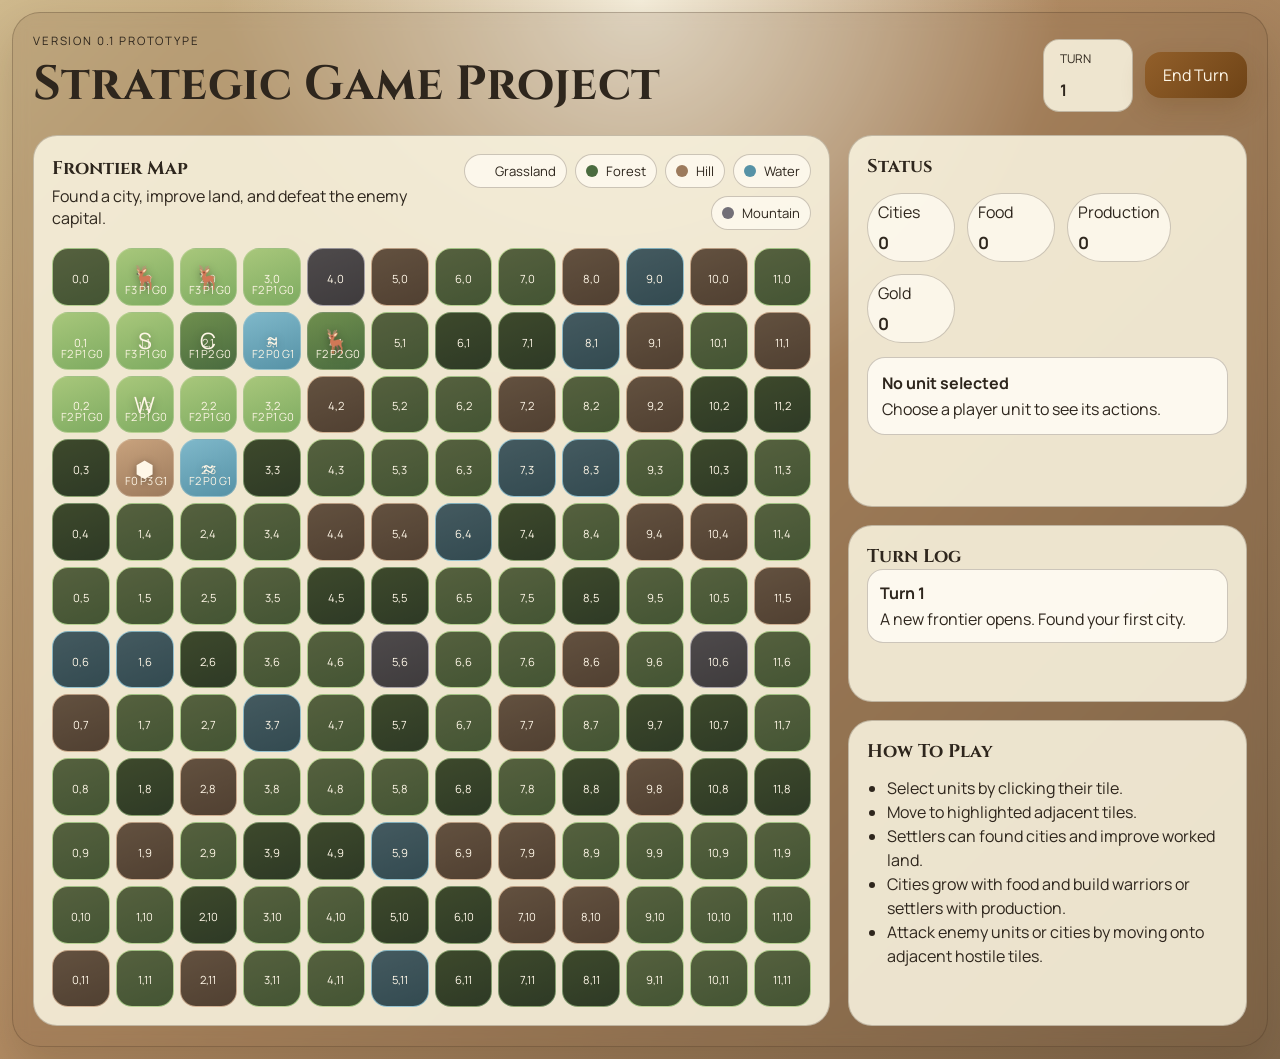
==== index.html @ 8513750c "feat: bootstrap strategic game prototype" ====
<!DOCTYPE html>
<html lang="en">
<head>
  <meta charset="UTF-8">
  <meta name="viewport" content="width=device-width, initial-scale=1.0">
  <title>Strategic Game Project</title>
  <link rel="preconnect" href="https://fonts.googleapis.com">
  <link rel="preconnect" href="https://fonts.gstatic.com" crossorigin>
  <link href="https://fonts.googleapis.com/css2?family=Cinzel:wght@500;700&family=Manrope:wght@400;500;700&display=swap" rel="stylesheet">
  <link rel="stylesheet" href="style.css">
</head>
<body>
  <div class="app-shell">
    <header class="topbar">
      <div>
        <p class="eyebrow">Version 0.1 prototype</p>
        <h1>Strategic Game Project</h1>
      </div>
      <div class="turn-panel">
        <div class="metric">
          <span>Turn</span>
          <strong id="turn-counter">1</strong>
        </div>
        <button id="end-turn-btn" type="button">End Turn</button>
      </div>
    </header>

    <main class="layout">
      <section class="panel map-panel">
        <div class="panel-header">
          <div>
            <h2>Frontier Map</h2>
            <p>Found a city, improve land, and defeat the enemy capital.</p>
          </div>
          <div class="legend" id="legend"></div>
        </div>
        <div id="map" class="map" aria-label="Game map"></div>
      </section>

      <aside class="sidebar">
        <section class="panel info-panel">
          <h2>Status</h2>
          <div id="resource-summary" class="resource-summary"></div>
          <div id="selection-panel" class="selection-panel"></div>
          <div id="action-panel" class="action-panel"></div>
        </section>

        <section class="panel log-panel">
          <h2>Turn Log</h2>
          <div id="log" class="log"></div>
        </section>

        <section class="panel help-panel">
          <h2>How To Play</h2>
          <ul>
            <li>Select units by clicking their tile.</li>
            <li>Move to highlighted adjacent tiles.</li>
            <li>Settlers can found cities and improve worked land.</li>
            <li>Cities grow with food and build warriors or settlers with production.</li>
            <li>Attack enemy units or cities by moving onto adjacent hostile tiles.</li>
          </ul>
        </section>
      </aside>
    </main>
  </div>

  <script src="game.js"></script>
</body>
</html>
---- style.css ----
:root {
  --bg: #efe5c8;
  --paper: rgba(248, 241, 221, 0.9);
  --ink: #2e261d;
  --accent: #925f2a;
  --accent-2: #506c3f;
  --border: rgba(59, 43, 27, 0.25);
  --shadow: 0 20px 45px rgba(62, 41, 15, 0.18);
  --grass: #7eab61;
  --forest: #4a6b3f;
  --hill: #9c7a5c;
  --mountain: #726f77;
  --water: #5692a6;
  --city: #d5b16d;
  --fog: rgba(26, 24, 20, 0.58);
  --enemy: #8a2f2f;
  --player: #1f4c7a;
}

* {
  box-sizing: border-box;
}

body {
  margin: 0;
  min-height: 100vh;
  font-family: "Manrope", sans-serif;
  color: var(--ink);
  background:
    radial-gradient(circle at top, rgba(255, 252, 237, 0.85), transparent 34%),
    linear-gradient(135deg, #cfb98d 0%, #b18b63 45%, #7f664a 100%);
}

button {
  font: inherit;
  cursor: pointer;
}

.app-shell {
  width: min(1400px, calc(100vw - 24px));
  margin: 12px auto;
  padding: 20px;
  border: 1px solid var(--border);
  border-radius: 28px;
  background: rgba(99, 73, 43, 0.16);
  backdrop-filter: blur(8px);
  box-shadow: var(--shadow);
}

.topbar,
.panel-header,
.turn-panel,
.metric,
.resource-summary,
.selection-panel,
.action-panel {
  display: flex;
  gap: 12px;
}

.topbar,
.panel-header {
  justify-content: space-between;
  align-items: center;
}

.eyebrow {
  margin: 0 0 4px;
  letter-spacing: 0.16em;
  text-transform: uppercase;
  font-size: 0.72rem;
}

h1,
h2 {
  margin: 0;
  font-family: "Cinzel", serif;
}

h1 {
  font-size: clamp(1.9rem, 4vw, 3rem);
}

h2 {
  font-size: 1.15rem;
}

.turn-panel {
  align-items: center;
}

.metric {
  flex-direction: column;
  padding: 10px 16px;
  border-radius: 16px;
  background: var(--paper);
  border: 1px solid var(--border);
  min-width: 90px;
}

.metric span {
  font-size: 0.75rem;
  text-transform: uppercase;
}

#end-turn-btn,
.action-btn {
  border: 0;
  border-radius: 16px;
  padding: 12px 18px;
  color: #fff7e7;
  background: linear-gradient(135deg, var(--accent), #6e4316);
  box-shadow: 0 10px 24px rgba(110, 67, 22, 0.24);
}

#end-turn-btn:hover,
.action-btn:hover {
  filter: brightness(1.06);
}

.layout {
  display: grid;
  grid-template-columns: minmax(0, 1.8fr) minmax(320px, 0.9fr);
  gap: 18px;
  margin-top: 18px;
}

.panel {
  padding: 18px;
  border-radius: 24px;
  background: var(--paper);
  border: 1px solid var(--border);
}

.map-panel {
  overflow: hidden;
}

.legend {
  display: flex;
  flex-wrap: wrap;
  justify-content: flex-end;
  gap: 8px;
  font-size: 0.82rem;
}

.legend-item,
.resource-card,
.chip {
  display: inline-flex;
  align-items: center;
  gap: 8px;
  padding: 7px 10px;
  border-radius: 999px;
  background: rgba(255, 251, 241, 0.78);
  border: 1px solid var(--border);
}

.swatch {
  width: 12px;
  height: 12px;
  border-radius: 50%;
}

.map {
  display: grid;
  grid-template-columns: repeat(12, minmax(0, 1fr));
  gap: 6px;
  margin-top: 18px;
}

.tile {
  position: relative;
  aspect-ratio: 1 / 1;
  border: 1px solid rgba(255, 250, 236, 0.22);
  border-radius: 16px;
  padding: 8px;
  overflow: hidden;
  color: #fff7e7;
  transition: transform 140ms ease, box-shadow 140ms ease, filter 140ms ease;
}

.tile:hover {
  transform: translateY(-1px);
}

.tile.grassland { background: linear-gradient(160deg, #a8c77b, var(--grass)); }
.tile.forest { background: linear-gradient(160deg, #6f8f4e, var(--forest)); }
.tile.hill { background: linear-gradient(160deg, #c8a27d, var(--hill)); }
.tile.mountain { background: linear-gradient(160deg, #97929a, var(--mountain)); }
.tile.water { background: linear-gradient(160deg, #7fb8ca, var(--water)); }

.tile.hidden::after {
  content: "";
  position: absolute;
  inset: 0;
  background: var(--fog);
}

.tile.revealed {
  filter: saturate(0.58) brightness(0.95);
}

.tile.valid-move {
  outline: 3px solid rgba(255, 248, 200, 0.72);
  box-shadow: inset 0 0 0 2px rgba(83, 61, 18, 0.25);
}

.tile.selected {
  outline: 3px solid #fff3be;
  box-shadow: 0 10px 24px rgba(53, 35, 12, 0.2);
}

.tile .coords,
.tile .yield {
  position: relative;
  z-index: 1;
  font-size: 0.7rem;
}

.tile .yield {
  position: absolute;
  left: 8px;
  bottom: 8px;
  opacity: 0.95;
}

.tile .content {
  position: absolute;
  inset: 0;
  display: grid;
  place-items: center;
  z-index: 1;
  font-size: 1.4rem;
  text-shadow: 0 2px 8px rgba(0, 0, 0, 0.35);
}

.sidebar {
  display: grid;
  gap: 18px;
}

.resource-summary,
.selection-panel,
.action-panel {
  flex-wrap: wrap;
}

.resource-summary,
.selection-panel {
  margin-top: 14px;
}

.action-panel {
  margin-top: 14px;
}

.resource-card {
  flex-direction: column;
  align-items: flex-start;
  min-width: 88px;
}

.resource-card strong {
  font-size: 1.05rem;
}

.selection-card {
  width: 100%;
  padding: 14px;
  border-radius: 18px;
  background: rgba(255, 252, 244, 0.88);
  border: 1px solid var(--border);
}

.selection-card p,
.log-entry p,
.panel-header p {
  margin: 4px 0 0;
}

.log {
  max-height: 260px;
  overflow: auto;
  display: grid;
  gap: 10px;
}

.log-entry {
  padding: 12px;
  border-radius: 16px;
  background: rgba(255, 252, 244, 0.88);
  border: 1px solid var(--border);
}

.help-panel ul {
  margin: 12px 0 0;
  padding-left: 20px;
  line-height: 1.5;
}

@media (max-width: 980px) {
  .layout {
    grid-template-columns: 1fr;
  }

  .panel-header,
  .topbar {
    align-items: flex-start;
    flex-direction: column;
  }

  .legend {
    justify-content: flex-start;
  }
}
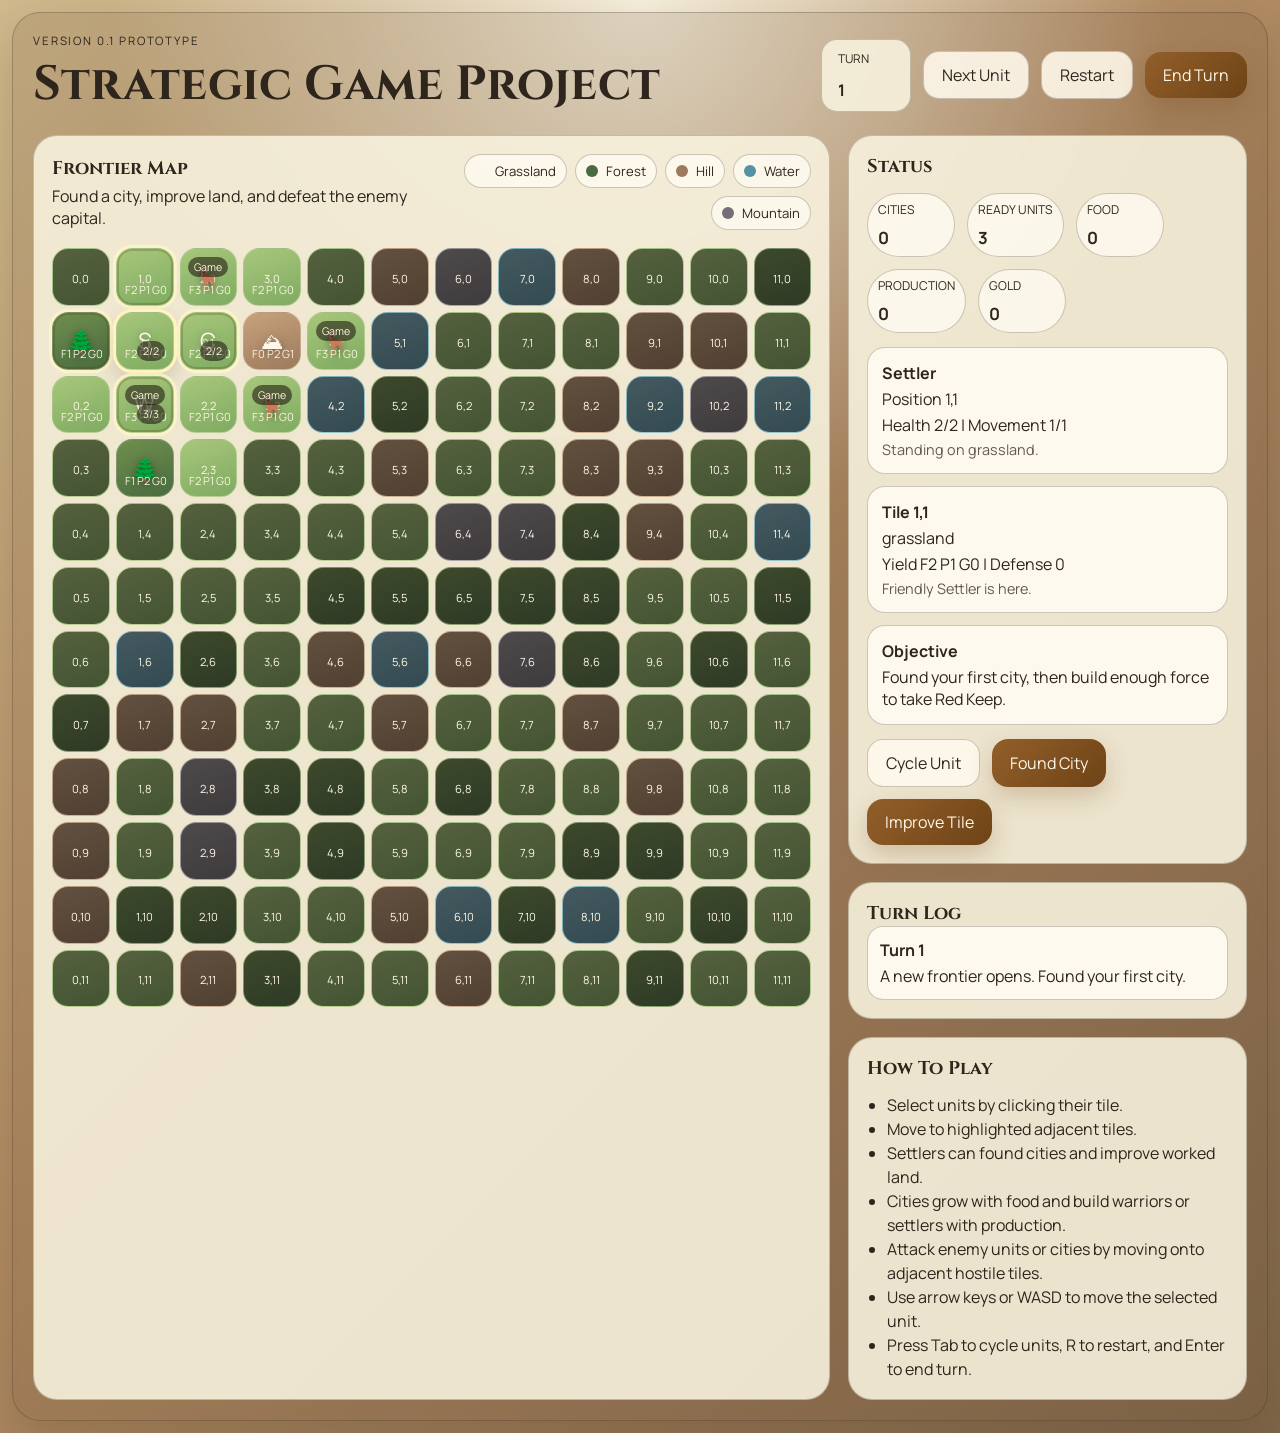
==== commit 9df26daa: "feat: improve prototype controls and combat readability" ====
--- a/index.html
+++ b/index.html
@@ -21,6 +21,8 @@
           <span>Turn</span>
           <strong id="turn-counter">1</strong>
         </div>
+        <button id="next-unit-btn" class="secondary-btn" type="button">Next Unit</button>
+        <button id="restart-btn" class="secondary-btn" type="button">Restart</button>
         <button id="end-turn-btn" type="button">End Turn</button>
       </div>
     </header>
@@ -58,6 +60,8 @@
             <li>Settlers can found cities and improve worked land.</li>
             <li>Cities grow with food and build warriors or settlers with production.</li>
             <li>Attack enemy units or cities by moving onto adjacent hostile tiles.</li>
+            <li>Use arrow keys or WASD to move the selected unit.</li>
+            <li>Press Tab to cycle units, R to restart, and Enter to end turn.</li>
           </ul>
         </section>
       </aside>
--- a/style.css
+++ b/style.css
@@ -103,19 +103,31 @@
   text-transform: uppercase;
 }
 
+.secondary-btn,
 #end-turn-btn,
 .action-btn {
   border: 0;
   border-radius: 16px;
   padding: 12px 18px;
+}
+
+#end-turn-btn,
+.action-btn {
   color: #fff7e7;
   background: linear-gradient(135deg, var(--accent), #6e4316);
   box-shadow: 0 10px 24px rgba(110, 67, 22, 0.24);
 }
 
 #end-turn-btn:hover,
-.action-btn:hover {
+.action-btn:hover,
+.secondary-btn:hover {
   filter: brightness(1.06);
+}
+
+.secondary-btn {
+  color: var(--ink);
+  background: rgba(255, 250, 237, 0.88);
+  border: 1px solid var(--border);
 }
 
 .layout {
@@ -206,6 +218,11 @@
   box-shadow: inset 0 0 0 2px rgba(83, 61, 18, 0.25);
 }
 
+.tile.attackable {
+  outline: 3px solid rgba(255, 201, 201, 0.92);
+  box-shadow: inset 0 0 0 2px rgba(115, 31, 31, 0.22);
+}
+
 .tile.selected {
   outline: 3px solid #fff3be;
   box-shadow: 0 10px 24px rgba(53, 35, 12, 0.2);
@@ -225,6 +242,26 @@
   opacity: 0.95;
 }
 
+.tile .badge,
+.tile .health {
+  position: absolute;
+  z-index: 1;
+  padding: 3px 6px;
+  border-radius: 999px;
+  font-size: 0.66rem;
+  background: rgba(32, 24, 14, 0.58);
+}
+
+.tile .badge {
+  right: 8px;
+  top: 8px;
+}
+
+.tile .health {
+  right: 8px;
+  bottom: 8px;
+}
+
 .tile .content {
   position: absolute;
   inset: 0;
@@ -263,6 +300,11 @@
 
 .resource-card strong {
   font-size: 1.05rem;
+}
+
+.resource-card span {
+  font-size: 0.76rem;
+  text-transform: uppercase;
 }
 
 .selection-card {
@@ -293,6 +335,11 @@
   border: 1px solid var(--border);
 }
 
+.selection-card .subtle {
+  color: rgba(46, 38, 29, 0.75);
+  font-size: 0.9rem;
+}
+
 .help-panel ul {
   margin: 12px 0 0;
   padding-left: 20px;
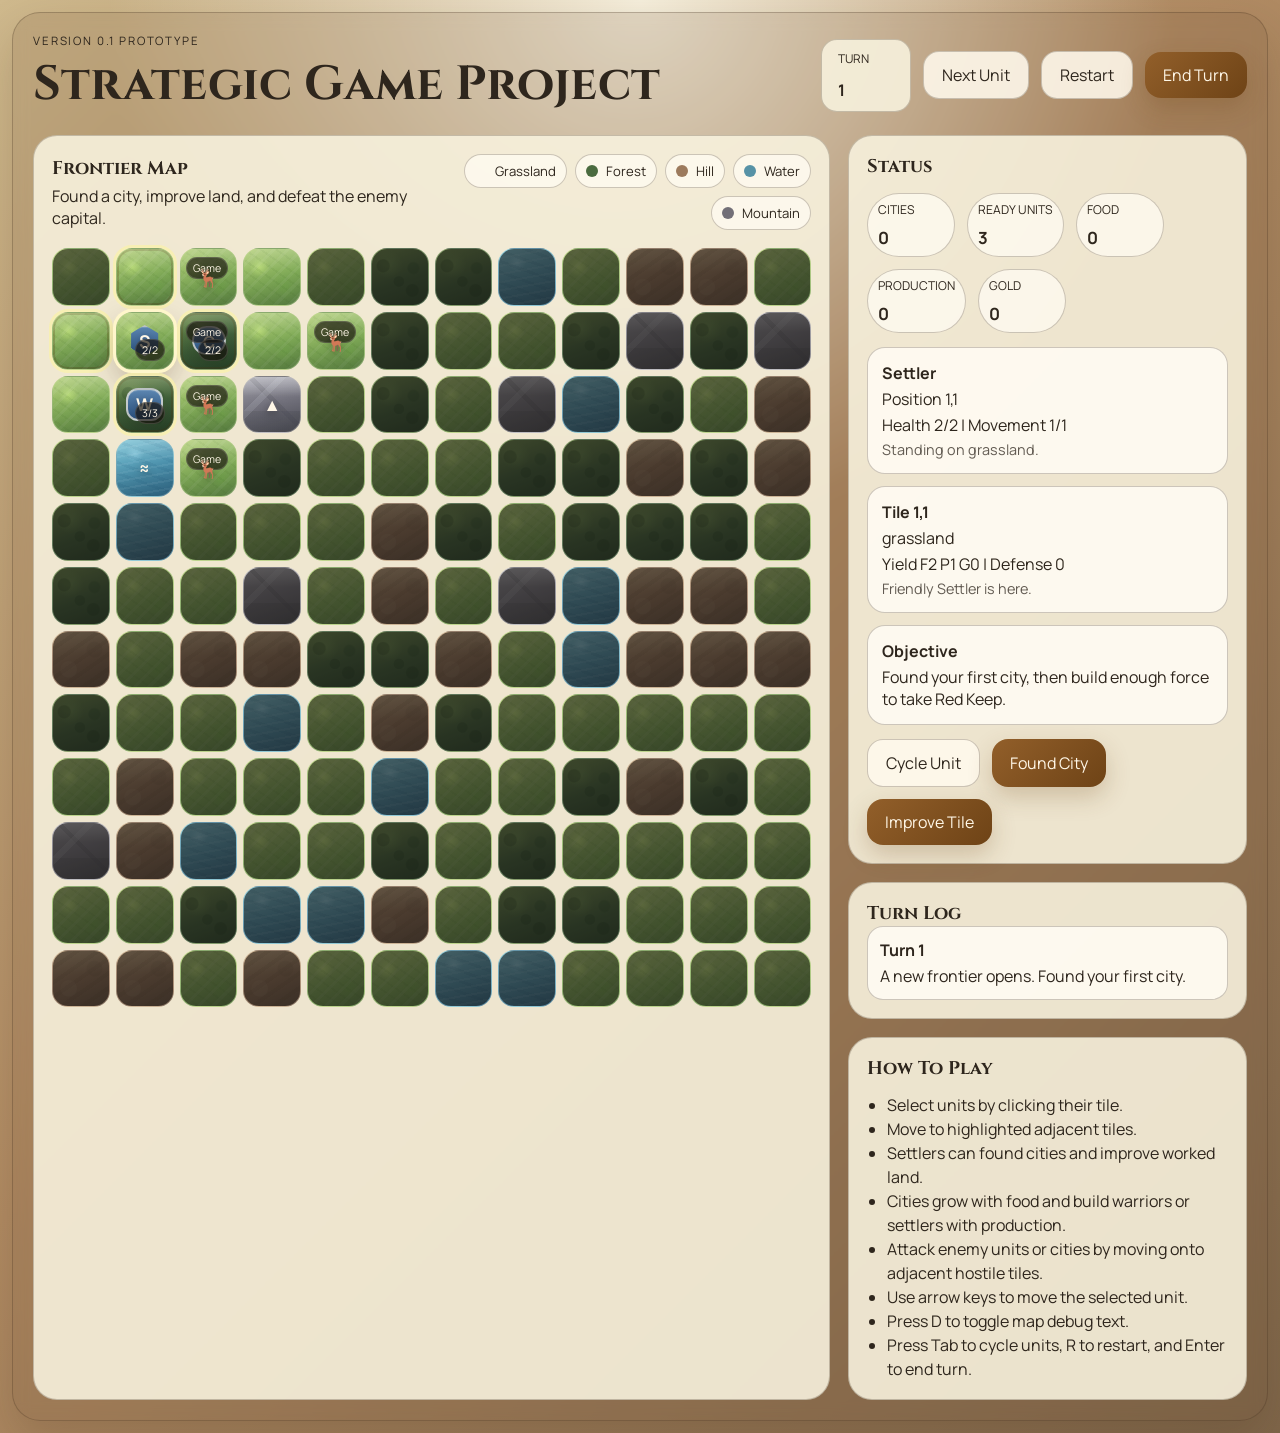
==== commit d3c09ac6: "style: improve map readability and debug visibility" ====
--- a/index.html
+++ b/index.html
@@ -60,7 +60,8 @@
             <li>Settlers can found cities and improve worked land.</li>
             <li>Cities grow with food and build warriors or settlers with production.</li>
             <li>Attack enemy units or cities by moving onto adjacent hostile tiles.</li>
-            <li>Use arrow keys or WASD to move the selected unit.</li>
+            <li>Use arrow keys to move the selected unit.</li>
+            <li>Press D to toggle map debug text.</li>
             <li>Press Tab to cycle units, R to restart, and Enter to end turn.</li>
           </ul>
         </section>
--- a/style.css
+++ b/style.css
@@ -15,6 +15,7 @@
   --fog: rgba(26, 24, 20, 0.58);
   --enemy: #8a2f2f;
   --player: #1f4c7a;
+  --debug-opacity: 0;
 }
 
 * {
@@ -181,6 +182,10 @@
   margin-top: 18px;
 }
 
+body.debug-visible {
+  --debug-opacity: 1;
+}
+
 .tile {
   position: relative;
   aspect-ratio: 1 / 1;
@@ -189,18 +194,96 @@
   padding: 8px;
   overflow: hidden;
   color: #fff7e7;
-  transition: transform 140ms ease, box-shadow 140ms ease, filter 140ms ease;
+  isolation: isolate;
+  transition: transform 140ms ease, box-shadow 140ms ease, filter 140ms ease, outline-color 140ms ease;
 }
 
 .tile:hover {
   transform: translateY(-1px);
 }
 
-.tile.grassland { background: linear-gradient(160deg, #a8c77b, var(--grass)); }
-.tile.forest { background: linear-gradient(160deg, #6f8f4e, var(--forest)); }
-.tile.hill { background: linear-gradient(160deg, #c8a27d, var(--hill)); }
-.tile.mountain { background: linear-gradient(160deg, #97929a, var(--mountain)); }
-.tile.water { background: linear-gradient(160deg, #7fb8ca, var(--water)); }
+.tile::before,
+.tile::after {
+  content: "";
+  position: absolute;
+  inset: 0;
+  pointer-events: none;
+}
+
+.tile::before {
+  opacity: 0.42;
+  z-index: 0;
+}
+
+.tile::after {
+  background: linear-gradient(180deg, rgba(255, 255, 255, 0.18), transparent 38%, rgba(0, 0, 0, 0.1));
+  z-index: 0;
+}
+
+.tile.grassland {
+  background:
+    radial-gradient(circle at 28% 32%, rgba(190, 224, 122, 0.75), transparent 18%),
+    radial-gradient(circle at 72% 68%, rgba(114, 166, 74, 0.6), transparent 20%),
+    linear-gradient(160deg, #b3cf78 0%, #7ea956 56%, #5d8644 100%);
+}
+
+.tile.grassland::before {
+  background:
+    repeating-linear-gradient(135deg, rgba(255, 255, 255, 0.12) 0 3px, transparent 3px 10px),
+    repeating-linear-gradient(35deg, rgba(76, 117, 49, 0.18) 0 2px, transparent 2px 9px);
+}
+
+.tile.forest {
+  background:
+    radial-gradient(circle at 30% 28%, rgba(130, 169, 93, 0.3), transparent 25%),
+    linear-gradient(160deg, #6e8c4d 0%, #3f5f39 54%, #29452a 100%);
+}
+
+.tile.forest::before {
+  background:
+    radial-gradient(circle at 20% 30%, rgba(34, 61, 30, 0.65) 0 10%, transparent 12%),
+    radial-gradient(circle at 48% 58%, rgba(25, 56, 28, 0.62) 0 11%, transparent 13%),
+    radial-gradient(circle at 74% 34%, rgba(31, 66, 36, 0.58) 0 9%, transparent 12%),
+    radial-gradient(circle at 72% 74%, rgba(23, 54, 27, 0.65) 0 10%, transparent 12%);
+}
+
+.tile.hill {
+  background:
+    linear-gradient(180deg, rgba(255, 242, 198, 0.16), transparent 42%),
+    linear-gradient(160deg, #bb9a77 0%, #8d6d54 52%, #685241 100%);
+}
+
+.tile.hill::before {
+  background:
+    repeating-linear-gradient(145deg, rgba(79, 55, 40, 0.18) 0 4px, transparent 4px 12px),
+    radial-gradient(circle at 28% 68%, rgba(230, 213, 186, 0.18) 0 14%, transparent 16%),
+    radial-gradient(circle at 74% 32%, rgba(78, 60, 46, 0.2) 0 13%, transparent 15%);
+}
+
+.tile.mountain {
+  background:
+    linear-gradient(180deg, rgba(236, 238, 244, 0.32), transparent 34%),
+    linear-gradient(160deg, #9897a0 0%, #73727d 50%, #51525b 100%);
+}
+
+.tile.mountain::before {
+  background:
+    linear-gradient(135deg, transparent 0 30%, rgba(228, 231, 236, 0.32) 30% 38%, transparent 38% 100%),
+    linear-gradient(45deg, transparent 0 52%, rgba(55, 57, 66, 0.34) 52% 58%, transparent 58% 100%),
+    linear-gradient(180deg, transparent 0 62%, rgba(40, 42, 48, 0.28) 62% 100%);
+}
+
+.tile.water {
+  background:
+    radial-gradient(circle at 32% 24%, rgba(178, 233, 250, 0.34), transparent 16%),
+    linear-gradient(160deg, #7dc5d7 0%, #4d92ad 52%, #2f6786 100%);
+}
+
+.tile.water::before {
+  background:
+    repeating-linear-gradient(170deg, rgba(218, 247, 255, 0.18) 0 2px, transparent 2px 8px),
+    repeating-linear-gradient(20deg, rgba(18, 72, 107, 0.18) 0 3px, transparent 3px 10px);
+}
 
 .tile.hidden::after {
   content: "";
@@ -214,42 +297,56 @@
 }
 
 .tile.valid-move {
-  outline: 3px solid rgba(255, 248, 200, 0.72);
-  box-shadow: inset 0 0 0 2px rgba(83, 61, 18, 0.25);
+  outline: 3px solid rgba(249, 241, 174, 0.82);
+  box-shadow:
+    inset 0 0 0 2px rgba(83, 61, 18, 0.25),
+    0 0 0 1px rgba(255, 248, 223, 0.26);
 }
 
 .tile.attackable {
-  outline: 3px solid rgba(255, 201, 201, 0.92);
-  box-shadow: inset 0 0 0 2px rgba(115, 31, 31, 0.22);
+  outline: 3px solid rgba(238, 146, 146, 0.96);
+  box-shadow:
+    inset 0 0 0 2px rgba(115, 31, 31, 0.26),
+    0 0 18px rgba(138, 47, 47, 0.18);
 }
 
 .tile.selected {
-  outline: 3px solid #fff3be;
-  box-shadow: 0 10px 24px rgba(53, 35, 12, 0.2);
+  outline: 3px solid #fff6cb;
+  box-shadow:
+    0 12px 28px rgba(53, 35, 12, 0.26),
+    0 0 0 4px rgba(255, 246, 203, 0.14);
 }
 
 .tile .coords,
 .tile .yield {
-  position: relative;
-  z-index: 1;
-  font-size: 0.7rem;
+  position: absolute;
+  z-index: 2;
+  font-size: 0.66rem;
+  opacity: var(--debug-opacity);
+  transition: opacity 120ms ease;
+  pointer-events: none;
+  text-shadow: 0 1px 2px rgba(0, 0, 0, 0.55);
+}
+
+.tile .coords {
+  left: 8px;
+  top: 8px;
 }
 
 .tile .yield {
-  position: absolute;
   left: 8px;
   bottom: 8px;
-  opacity: 0.95;
 }
 
 .tile .badge,
 .tile .health {
   position: absolute;
-  z-index: 1;
+  z-index: 2;
   padding: 3px 6px;
   border-radius: 999px;
   font-size: 0.66rem;
-  background: rgba(32, 24, 14, 0.58);
+  background: rgba(25, 20, 14, 0.68);
+  border: 1px solid rgba(255, 250, 237, 0.15);
 }
 
 .tile .badge {
@@ -260,6 +357,54 @@
 .tile .health {
   right: 8px;
   bottom: 8px;
+}
+
+.tile .piece {
+  position: absolute;
+  inset: 22% 18%;
+  z-index: 1;
+  display: grid;
+  place-items: center;
+  border-radius: 18px;
+  border: 2px solid rgba(255, 247, 229, 0.68);
+  box-shadow:
+    0 10px 20px rgba(22, 18, 13, 0.18),
+    inset 0 1px 0 rgba(255, 255, 255, 0.14);
+  text-shadow: 0 1px 1px rgba(0, 0, 0, 0.45);
+}
+
+.tile .piece.player {
+  background: linear-gradient(180deg, #5c86b1 0%, #284e7b 100%);
+}
+
+.tile .piece.enemy {
+  background: linear-gradient(180deg, #b04e4e 0%, #732c2c 100%);
+}
+
+.tile .piece.city {
+  inset: 16% 15%;
+  border-radius: 14px 14px 8px 8px;
+  font-size: 1.5rem;
+  letter-spacing: 0.04em;
+}
+
+.tile .piece.unit {
+  font-size: 1rem;
+  font-weight: 700;
+}
+
+.tile .piece.unit.settler {
+  clip-path: polygon(50% 0%, 88% 26%, 88% 74%, 50% 100%, 12% 74%, 12% 26%);
+}
+
+.tile .piece.unit.scout {
+  border-radius: 999px;
+  transform: scale(0.94);
+}
+
+.tile .piece.unit.warrior {
+  border-radius: 12px;
+  inset: 20% 17%;
 }
 
 .tile .content {
@@ -267,8 +412,9 @@
   inset: 0;
   display: grid;
   place-items: center;
-  z-index: 1;
-  font-size: 1.4rem;
+  z-index: 3;
+  font-size: 1.1rem;
+  font-weight: 700;
   text-shadow: 0 2px 8px rgba(0, 0, 0, 0.35);
 }
 
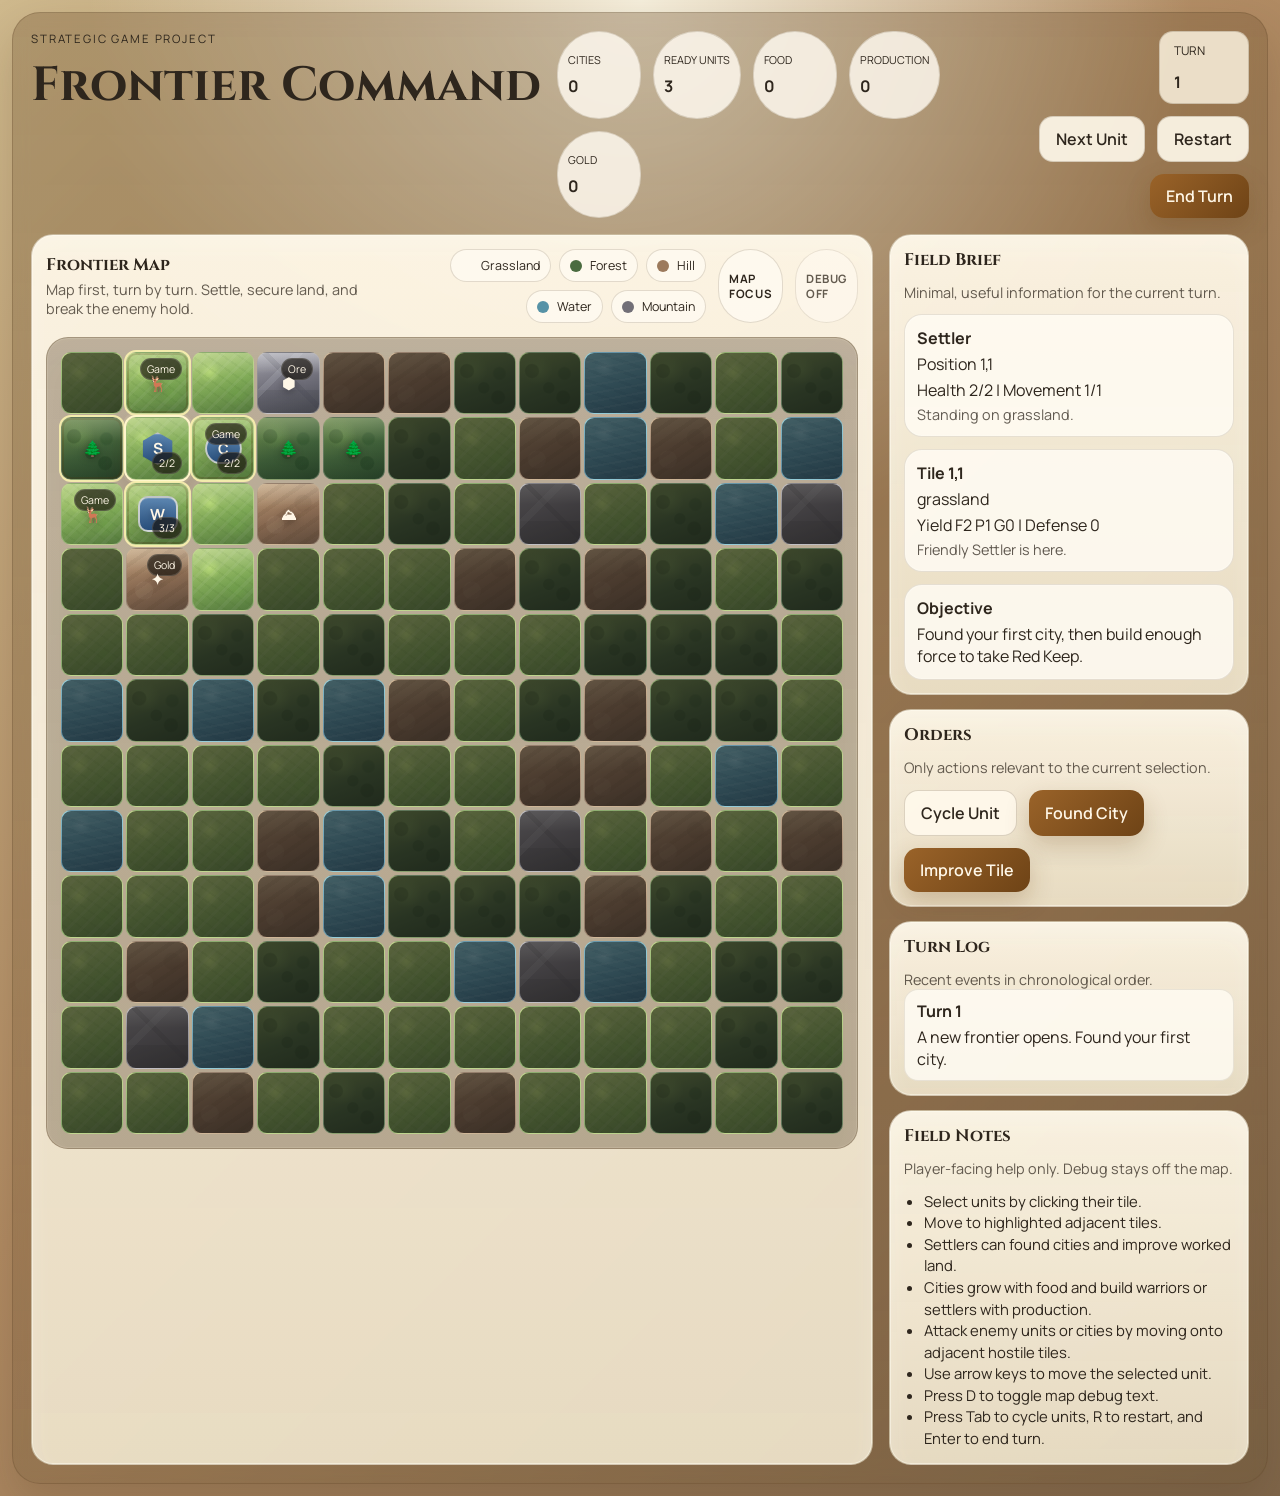
==== commit 4af0d2df: "Visual reset direction and concept reference" ====
--- a/index.html
+++ b/index.html
@@ -12,18 +12,23 @@
 <body>
   <div class="app-shell">
     <header class="topbar">
-      <div>
-        <p class="eyebrow">Version 0.1 prototype</p>
-        <h1>Strategic Game Project</h1>
+      <div class="title-block">
+        <p class="eyebrow">Strategic Game Project</p>
+        <h1>Frontier Command</h1>
       </div>
-      <div class="turn-panel">
-        <div class="metric">
-          <span>Turn</span>
-          <strong id="turn-counter">1</strong>
+      <div class="topbar-strip">
+        <div id="resource-summary" class="resource-summary"></div>
+        <div class="turn-panel">
+          <div class="metric turn-metric">
+            <span>Turn</span>
+            <strong id="turn-counter">1</strong>
+          </div>
+          <div class="control-row">
+            <button id="next-unit-btn" class="secondary-btn" type="button">Next Unit</button>
+            <button id="restart-btn" class="secondary-btn" type="button">Restart</button>
+            <button id="end-turn-btn" type="button">End Turn</button>
+          </div>
         </div>
-        <button id="next-unit-btn" class="secondary-btn" type="button">Next Unit</button>
-        <button id="restart-btn" class="secondary-btn" type="button">Restart</button>
-        <button id="end-turn-btn" type="button">End Turn</button>
       </div>
     </header>
 
@@ -32,28 +37,51 @@
         <div class="panel-header">
           <div>
             <h2>Frontier Map</h2>
-            <p>Found a city, improve land, and defeat the enemy capital.</p>
+            <p>Map first, turn by turn. Settle, secure land, and break the enemy hold.</p>
           </div>
-          <div class="legend" id="legend"></div>
+          <div class="map-meta">
+            <div class="legend" id="legend"></div>
+            <div class="map-status">
+              <span class="status-chip">Map Focus</span>
+              <span id="debug-indicator" class="status-chip muted">Debug Off</span>
+            </div>
+          </div>
         </div>
-        <div id="map" class="map" aria-label="Game map"></div>
+        <div class="map-frame">
+          <div id="map" class="map" aria-label="Game map"></div>
+        </div>
       </section>
 
       <aside class="sidebar">
         <section class="panel info-panel">
-          <h2>Status</h2>
-          <div id="resource-summary" class="resource-summary"></div>
+          <div class="section-title">
+            <h2>Field Brief</h2>
+            <p>Minimal, useful information for the current turn.</p>
+          </div>
           <div id="selection-panel" class="selection-panel"></div>
+        </section>
+
+        <section class="panel actions-panel">
+          <div class="section-title">
+            <h2>Orders</h2>
+            <p>Only actions relevant to the current selection.</p>
+          </div>
           <div id="action-panel" class="action-panel"></div>
         </section>
 
         <section class="panel log-panel">
-          <h2>Turn Log</h2>
+          <div class="section-title">
+            <h2>Turn Log</h2>
+            <p>Recent events in chronological order.</p>
+          </div>
           <div id="log" class="log"></div>
         </section>
 
         <section class="panel help-panel">
-          <h2>How To Play</h2>
+          <div class="section-title">
+            <h2>Field Notes</h2>
+            <p>Player-facing help only. Debug stays off the map.</p>
+          </div>
           <ul>
             <li>Select units by clicking their tile.</li>
             <li>Move to highlighted adjacent tiles.</li>
--- a/style.css
+++ b/style.css
@@ -38,12 +38,14 @@
 }
 
 .app-shell {
-  width: min(1400px, calc(100vw - 24px));
+  width: min(1520px, calc(100vw - 24px));
   margin: 12px auto;
-  padding: 20px;
-  border: 1px solid var(--border);
+  padding: 18px;
+  border: 1px solid rgba(94, 70, 40, 0.28);
   border-radius: 28px;
-  background: rgba(99, 73, 43, 0.16);
+  background:
+    linear-gradient(180deg, rgba(118, 90, 53, 0.28), rgba(95, 71, 43, 0.16)),
+    rgba(99, 73, 43, 0.12);
   backdrop-filter: blur(8px);
   box-shadow: var(--shadow);
 }
@@ -65,6 +67,33 @@
   align-items: center;
 }
 
+.title-block,
+.topbar-strip,
+.map-meta,
+.map-status,
+.control-row,
+.section-title {
+  display: flex;
+  gap: 12px;
+}
+
+.title-block,
+.turn-panel,
+.section-title {
+  flex-direction: column;
+}
+
+.topbar {
+  gap: 16px;
+  align-items: stretch;
+}
+
+.topbar-strip {
+  flex: 1;
+  align-items: stretch;
+  justify-content: space-between;
+}
+
 .eyebrow {
   margin: 0 0 4px;
   letter-spacing: 0.16em;
@@ -83,39 +112,70 @@
 }
 
 h2 {
-  font-size: 1.15rem;
+  font-size: 1.05rem;
+}
+
+.title-block h1 {
+  line-height: 1;
+}
+
+.section-title {
+  align-items: flex-start;
+}
+
+.section-title p,
+.map-status {
+  margin: 0;
+}
+
+.section-title p,
+.panel-header p {
+  color: rgba(46, 38, 29, 0.74);
+  font-size: 0.9rem;
+  line-height: 1.35;
 }
 
 .turn-panel {
-  align-items: center;
+  align-items: flex-end;
 }
 
 .metric {
   flex-direction: column;
-  padding: 10px 16px;
-  border-radius: 16px;
-  background: var(--paper);
-  border: 1px solid var(--border);
+  padding: 10px 14px;
+  border-radius: 14px;
+  background: rgba(255, 248, 231, 0.8);
+  border: 1px solid rgba(98, 76, 47, 0.22);
   min-width: 90px;
 }
 
 .metric span {
   font-size: 0.75rem;
   text-transform: uppercase;
+}
+
+.turn-metric {
+  align-self: flex-end;
+}
+
+.control-row {
+  align-items: center;
+  justify-content: flex-end;
+  flex-wrap: wrap;
 }
 
 .secondary-btn,
 #end-turn-btn,
 .action-btn {
   border: 0;
-  border-radius: 16px;
-  padding: 12px 18px;
+  border-radius: 14px;
+  padding: 11px 16px;
+  font-weight: 600;
 }
 
 #end-turn-btn,
 .action-btn {
   color: #fff7e7;
-  background: linear-gradient(135deg, var(--accent), #6e4316);
+  background: linear-gradient(135deg, #9a6329, #6e4316);
   box-shadow: 0 10px 24px rgba(110, 67, 22, 0.24);
 }
 
@@ -127,26 +187,43 @@
 
 .secondary-btn {
   color: var(--ink);
-  background: rgba(255, 250, 237, 0.88);
-  border: 1px solid var(--border);
+  background: rgba(255, 250, 237, 0.9);
+  border: 1px solid rgba(98, 76, 47, 0.22);
 }
 
 .layout {
   display: grid;
-  grid-template-columns: minmax(0, 1.8fr) minmax(320px, 0.9fr);
-  gap: 18px;
-  margin-top: 18px;
+  grid-template-columns: minmax(0, 2.2fr) minmax(360px, 0.82fr);
+  gap: 16px;
+  margin-top: 16px;
 }
 
 .panel {
-  padding: 18px;
-  border-radius: 24px;
-  background: var(--paper);
-  border: 1px solid var(--border);
+  padding: 14px;
+  border-radius: 22px;
+  background:
+    linear-gradient(180deg, rgba(255, 248, 232, 0.95), rgba(241, 231, 206, 0.9));
+  border: 1px solid rgba(96, 74, 44, 0.26);
+  box-shadow:
+    inset 0 0 0 1px rgba(255, 252, 242, 0.48),
+    inset 0 14px 24px rgba(255, 255, 255, 0.18);
 }
 
 .map-panel {
   overflow: hidden;
+}
+
+.map-frame {
+  margin-top: 14px;
+  padding: 14px;
+  border-radius: 22px;
+  background:
+    linear-gradient(180deg, rgba(73, 60, 42, 0.24), rgba(52, 40, 24, 0.18)),
+    rgba(123, 96, 61, 0.22);
+  border: 1px solid rgba(90, 67, 38, 0.26);
+  box-shadow:
+    inset 0 0 0 1px rgba(255, 244, 219, 0.12),
+    inset 0 18px 30px rgba(255, 255, 255, 0.06);
 }
 
 .legend {
@@ -154,19 +231,20 @@
   flex-wrap: wrap;
   justify-content: flex-end;
   gap: 8px;
-  font-size: 0.82rem;
+  font-size: 0.78rem;
 }
 
 .legend-item,
 .resource-card,
-.chip {
+.chip,
+.status-chip {
   display: inline-flex;
   align-items: center;
   gap: 8px;
   padding: 7px 10px;
   border-radius: 999px;
-  background: rgba(255, 251, 241, 0.78);
-  border: 1px solid var(--border);
+  background: rgba(255, 251, 241, 0.82);
+  border: 1px solid rgba(95, 72, 43, 0.18);
 }
 
 .swatch {
@@ -178,8 +256,7 @@
 .map {
   display: grid;
   grid-template-columns: repeat(12, minmax(0, 1fr));
-  gap: 6px;
-  margin-top: 18px;
+  gap: 3px;
 }
 
 body.debug-visible {
@@ -190,8 +267,8 @@
   position: relative;
   aspect-ratio: 1 / 1;
   border: 1px solid rgba(255, 250, 236, 0.22);
-  border-radius: 16px;
-  padding: 8px;
+  border-radius: 10px;
+  padding: 6px;
   overflow: hidden;
   color: #fff7e7;
   isolation: isolate;
@@ -297,21 +374,21 @@
 }
 
 .tile.valid-move {
-  outline: 3px solid rgba(249, 241, 174, 0.82);
+  outline: 2px solid rgba(249, 241, 174, 0.9);
   box-shadow:
     inset 0 0 0 2px rgba(83, 61, 18, 0.25),
-    0 0 0 1px rgba(255, 248, 223, 0.26);
+    0 0 0 1px rgba(255, 248, 223, 0.24);
 }
 
 .tile.attackable {
-  outline: 3px solid rgba(238, 146, 146, 0.96);
+  outline: 2px solid rgba(238, 146, 146, 0.96);
   box-shadow:
     inset 0 0 0 2px rgba(115, 31, 31, 0.26),
     0 0 18px rgba(138, 47, 47, 0.18);
 }
 
 .tile.selected {
-  outline: 3px solid #fff6cb;
+  outline: 2px solid #fff6cb;
   box-shadow:
     0 12px 28px rgba(53, 35, 12, 0.26),
     0 0 0 4px rgba(255, 246, 203, 0.14);
@@ -329,13 +406,13 @@
 }
 
 .tile .coords {
-  left: 8px;
-  top: 8px;
+  left: 6px;
+  top: 5px;
 }
 
 .tile .yield {
-  left: 8px;
-  bottom: 8px;
+  left: 6px;
+  bottom: 5px;
 }
 
 .tile .badge,
@@ -350,23 +427,23 @@
 }
 
 .tile .badge {
-  right: 8px;
-  top: 8px;
+  right: 6px;
+  top: 5px;
 }
 
 .tile .health {
-  right: 8px;
-  bottom: 8px;
+  right: 6px;
+  bottom: 5px;
 }
 
 .tile .piece {
   position: absolute;
-  inset: 22% 18%;
+  inset: 23% 18%;
   z-index: 1;
   display: grid;
   place-items: center;
-  border-radius: 18px;
-  border: 2px solid rgba(255, 247, 229, 0.68);
+  border-radius: 14px;
+  border: 2px solid rgba(255, 247, 229, 0.7);
   box-shadow:
     0 10px 20px rgba(22, 18, 13, 0.18),
     inset 0 1px 0 rgba(255, 255, 255, 0.14);
@@ -382,14 +459,14 @@
 }
 
 .tile .piece.city {
-  inset: 16% 15%;
-  border-radius: 14px 14px 8px 8px;
-  font-size: 1.5rem;
+  inset: 12% 11%;
+  border-radius: 12px 12px 6px 6px;
+  font-size: 1.2rem;
   letter-spacing: 0.04em;
 }
 
 .tile .piece.unit {
-  font-size: 1rem;
+  font-size: 0.92rem;
   font-weight: 700;
 }
 
@@ -403,8 +480,33 @@
 }
 
 .tile .piece.unit.warrior {
-  border-radius: 12px;
+  border-radius: 10px;
   inset: 20% 17%;
+}
+
+.tile .city-label {
+  position: absolute;
+  left: 50%;
+  bottom: 4px;
+  z-index: 3;
+  transform: translateX(-50%);
+  max-width: calc(100% - 10px);
+  padding: 2px 6px;
+  border-radius: 999px;
+  font-size: 0.58rem;
+  font-weight: 700;
+  line-height: 1.2;
+  text-transform: uppercase;
+  letter-spacing: 0.04em;
+  white-space: nowrap;
+  overflow: hidden;
+  text-overflow: ellipsis;
+  background: rgba(24, 20, 15, 0.76);
+  border: 1px solid rgba(255, 243, 214, 0.16);
+}
+
+.tile .city-label.enemy {
+  background: rgba(93, 31, 31, 0.84);
 }
 
 .tile .content {
@@ -413,14 +515,14 @@
   display: grid;
   place-items: center;
   z-index: 3;
-  font-size: 1.1rem;
+  font-size: 0.96rem;
   font-weight: 700;
   text-shadow: 0 2px 8px rgba(0, 0, 0, 0.35);
 }
 
 .sidebar {
   display: grid;
-  gap: 18px;
+  gap: 14px;
 }
 
 .resource-summary,
@@ -429,36 +531,38 @@
   flex-wrap: wrap;
 }
 
-.resource-summary,
 .selection-panel {
-  margin-top: 14px;
+  margin-top: 12px;
 }
 
 .action-panel {
-  margin-top: 14px;
+  margin-top: 12px;
 }
 
 .resource-card {
   flex-direction: column;
   align-items: flex-start;
-  min-width: 88px;
+  justify-content: center;
+  min-width: 84px;
+  padding: 8px 10px;
 }
 
 .resource-card strong {
-  font-size: 1.05rem;
+  font-size: 1rem;
 }
 
 .resource-card span {
-  font-size: 0.76rem;
+  font-size: 0.68rem;
   text-transform: uppercase;
 }
 
 .selection-card {
   width: 100%;
-  padding: 14px;
+  padding: 12px;
   border-radius: 18px;
-  background: rgba(255, 252, 244, 0.88);
-  border: 1px solid var(--border);
+  background: rgba(255, 252, 244, 0.84);
+  border: 1px solid rgba(95, 72, 43, 0.14);
+  box-shadow: inset 0 0 0 1px rgba(255, 255, 255, 0.18);
 }
 
 .selection-card p,
@@ -468,17 +572,17 @@
 }
 
 .log {
-  max-height: 260px;
+  max-height: 240px;
   overflow: auto;
   display: grid;
-  gap: 10px;
+  gap: 8px;
 }
 
 .log-entry {
-  padding: 12px;
-  border-radius: 16px;
-  background: rgba(255, 252, 244, 0.88);
-  border: 1px solid var(--border);
+  padding: 10px 12px;
+  border-radius: 14px;
+  background: rgba(255, 252, 244, 0.84);
+  border: 1px solid rgba(95, 72, 43, 0.12);
 }
 
 .selection-card .subtle {
@@ -489,7 +593,19 @@
 .help-panel ul {
   margin: 12px 0 0;
   padding-left: 20px;
-  line-height: 1.5;
+  line-height: 1.45;
+  font-size: 0.93rem;
+}
+
+.status-chip {
+  font-size: 0.72rem;
+  font-weight: 700;
+  text-transform: uppercase;
+  letter-spacing: 0.05em;
+}
+
+.status-chip.muted {
+  opacity: 0.74;
 }
 
 @media (max-width: 980px) {
@@ -498,7 +614,8 @@
   }
 
   .panel-header,
-  .topbar {
+  .topbar,
+  .topbar-strip {
     align-items: flex-start;
     flex-direction: column;
   }
@@ -506,4 +623,10 @@
   .legend {
     justify-content: flex-start;
   }
-}
+
+  .turn-panel,
+  .control-row {
+    align-items: flex-start;
+    justify-content: flex-start;
+  }
+}
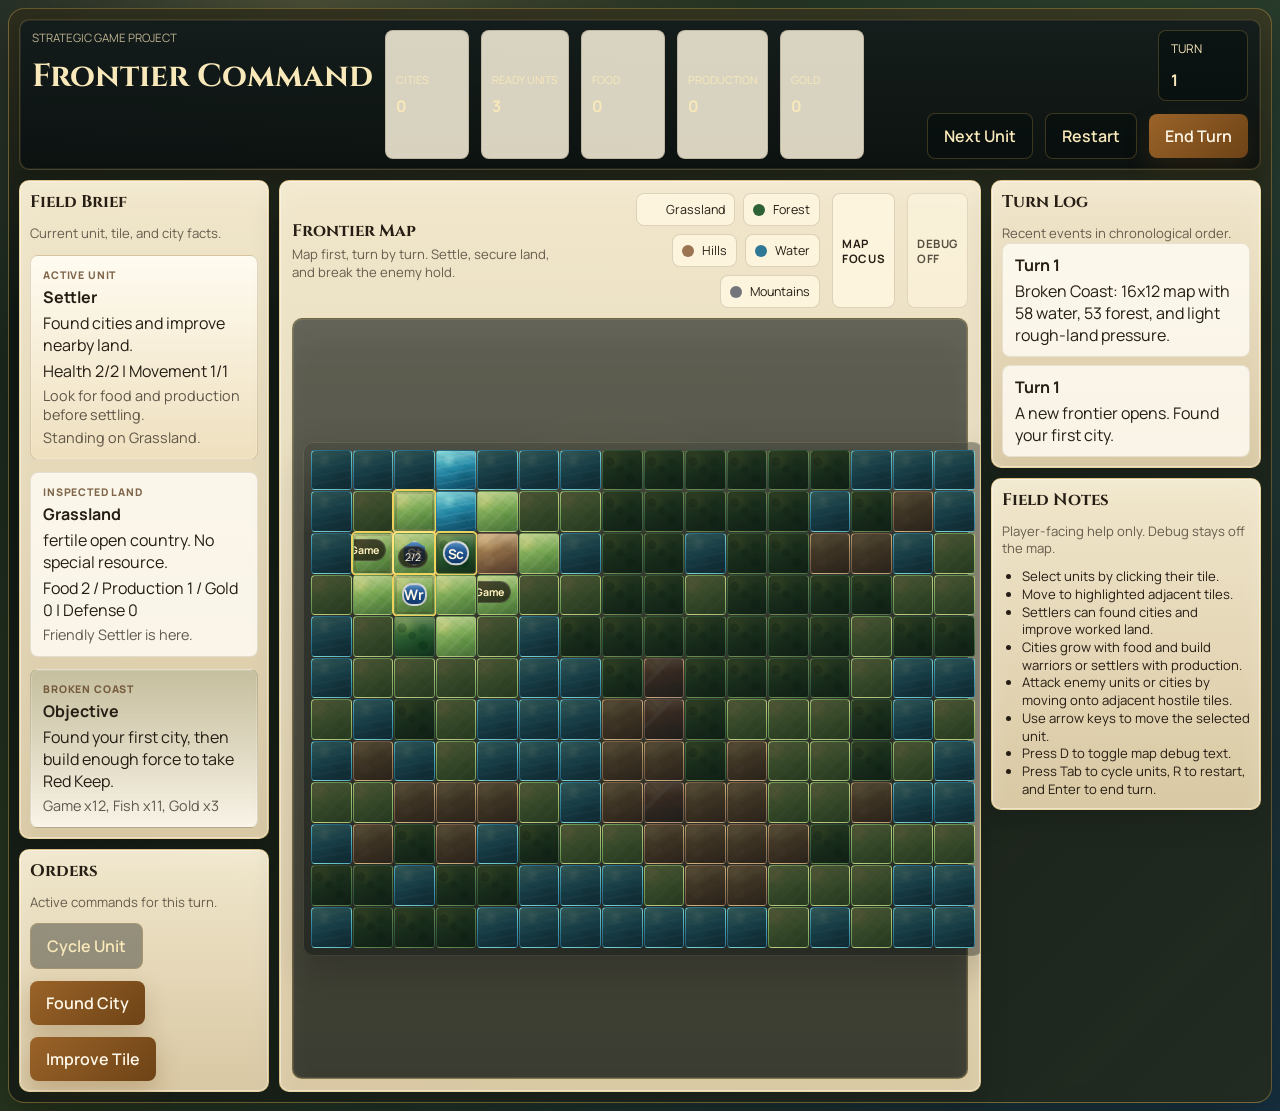
==== commit 6e8d4c6d: "Add modular map generator and visual assets" ====
--- a/index.html
+++ b/index.html
@@ -32,7 +32,25 @@
       </div>
     </header>
 
-    <main class="layout">
+    <main class="layout strategy-screen">
+      <aside class="left-rail">
+        <section class="panel info-panel">
+          <div class="section-title">
+            <h2>Field Brief</h2>
+            <p>Current unit, tile, and city facts.</p>
+          </div>
+          <div id="selection-panel" class="selection-panel"></div>
+        </section>
+
+        <section class="panel actions-panel">
+          <div class="section-title">
+            <h2>Orders</h2>
+            <p>Active commands for this turn.</p>
+          </div>
+          <div id="action-panel" class="action-panel"></div>
+        </section>
+      </aside>
+
       <section class="panel map-panel">
         <div class="panel-header">
           <div>
@@ -52,23 +70,7 @@
         </div>
       </section>
 
-      <aside class="sidebar">
-        <section class="panel info-panel">
-          <div class="section-title">
-            <h2>Field Brief</h2>
-            <p>Minimal, useful information for the current turn.</p>
-          </div>
-          <div id="selection-panel" class="selection-panel"></div>
-        </section>
-
-        <section class="panel actions-panel">
-          <div class="section-title">
-            <h2>Orders</h2>
-            <p>Only actions relevant to the current selection.</p>
-          </div>
-          <div id="action-panel" class="action-panel"></div>
-        </section>
-
+      <aside class="right-rail">
         <section class="panel log-panel">
           <div class="section-title">
             <h2>Turn Log</h2>
@@ -97,6 +99,7 @@
     </main>
   </div>
 
+  <script src="mapGenerator.js"></script>
   <script src="game.js"></script>
 </body>
 </html>
--- a/style.css
+++ b/style.css
@@ -1,20 +1,19 @@
 :root {
-  --bg: #efe5c8;
-  --paper: rgba(248, 241, 221, 0.9);
-  --ink: #2e261d;
-  --accent: #925f2a;
-  --accent-2: #506c3f;
-  --border: rgba(59, 43, 27, 0.25);
-  --shadow: 0 20px 45px rgba(62, 41, 15, 0.18);
-  --grass: #7eab61;
-  --forest: #4a6b3f;
-  --hill: #9c7a5c;
-  --mountain: #726f77;
-  --water: #5692a6;
-  --city: #d5b16d;
-  --fog: rgba(26, 24, 20, 0.58);
-  --enemy: #8a2f2f;
-  --player: #1f4c7a;
+  --paper: rgba(242, 229, 198, 0.94);
+  --ink: #261d14;
+  --accent: #a87028;
+  --accent-2: #315c43;
+  --border: rgba(40, 27, 15, 0.34);
+  --shadow: 0 26px 60px rgba(6, 14, 12, 0.32);
+  --grass: #77a84d;
+  --forest: #2f6136;
+  --hill: #9b7452;
+  --mountain: #73757b;
+  --water: #2f7895;
+  --city: #dfbd65;
+  --fog: rgba(16, 19, 16, 0.64);
+  --enemy: #a53131;
+  --player: #1f5b96;
   --debug-opacity: 0;
 }
 
@@ -28,8 +27,9 @@
   font-family: "Manrope", sans-serif;
   color: var(--ink);
   background:
-    radial-gradient(circle at top, rgba(255, 252, 237, 0.85), transparent 34%),
-    linear-gradient(135deg, #cfb98d 0%, #b18b63 45%, #7f664a 100%);
+    radial-gradient(circle at 24% 0%, rgba(212, 189, 122, 0.25), transparent 32%),
+    radial-gradient(circle at 86% 18%, rgba(48, 103, 115, 0.22), transparent 34%),
+    linear-gradient(135deg, #17231f 0%, #293820 48%, #173042 100%);
 }
 
 button {
@@ -38,14 +38,15 @@
 }
 
 .app-shell {
-  width: min(1520px, calc(100vw - 24px));
-  margin: 12px auto;
-  padding: 18px;
-  border: 1px solid rgba(94, 70, 40, 0.28);
-  border-radius: 28px;
-  background:
-    linear-gradient(180deg, rgba(118, 90, 53, 0.28), rgba(95, 71, 43, 0.16)),
-    rgba(99, 73, 43, 0.12);
+  width: min(1600px, calc(100vw - 16px));
+  min-height: calc(100vh - 16px);
+  margin: 8px auto;
+  padding: 10px;
+  border: 1px solid rgba(225, 181, 86, 0.38);
+  border-radius: 16px;
+  background:
+    linear-gradient(180deg, rgba(225, 181, 86, 0.15), transparent 28%),
+    linear-gradient(135deg, rgba(12, 20, 18, 0.92), rgba(35, 43, 30, 0.9));
   backdrop-filter: blur(8px);
   box-shadow: var(--shadow);
 }
@@ -84,8 +85,17 @@
 }
 
 .topbar {
-  gap: 16px;
+  gap: 12px;
   align-items: stretch;
+  padding: 10px 12px;
+  border: 1px solid rgba(222, 177, 79, 0.28);
+  border-radius: 10px;
+  color: #f9e8b9;
+  background:
+    linear-gradient(180deg, rgba(20, 29, 28, 0.96), rgba(11, 17, 16, 0.94));
+  box-shadow:
+    inset 0 0 0 1px rgba(255, 232, 171, 0.08),
+    0 10px 24px rgba(0, 0, 0, 0.24);
 }
 
 .topbar-strip {
@@ -96,9 +106,10 @@
 
 .eyebrow {
   margin: 0 0 4px;
-  letter-spacing: 0.16em;
+  letter-spacing: 0;
   text-transform: uppercase;
   font-size: 0.72rem;
+  color: rgba(249, 232, 185, 0.74);
 }
 
 h1,
@@ -108,7 +119,7 @@
 }
 
 h1 {
-  font-size: clamp(1.9rem, 4vw, 3rem);
+  font-size: 2rem;
 }
 
 h2 {
@@ -130,8 +141,8 @@
 
 .section-title p,
 .panel-header p {
-  color: rgba(46, 38, 29, 0.74);
-  font-size: 0.9rem;
+  color: rgba(38, 29, 20, 0.68);
+  font-size: 0.82rem;
   line-height: 1.35;
 }
 
@@ -141,10 +152,11 @@
 
 .metric {
   flex-direction: column;
-  padding: 10px 14px;
-  border-radius: 14px;
-  background: rgba(255, 248, 231, 0.8);
-  border: 1px solid rgba(98, 76, 47, 0.22);
+  padding: 9px 12px;
+  border-radius: 8px;
+  color: #f9e8b9;
+  background: rgba(2, 10, 10, 0.42);
+  border: 1px solid rgba(226, 181, 86, 0.24);
   min-width: 90px;
 }
 
@@ -167,7 +179,7 @@
 #end-turn-btn,
 .action-btn {
   border: 0;
-  border-radius: 14px;
+  border-radius: 8px;
   padding: 11px 16px;
   font-weight: 600;
 }
@@ -186,44 +198,58 @@
 }
 
 .secondary-btn {
-  color: var(--ink);
-  background: rgba(255, 250, 237, 0.9);
-  border: 1px solid rgba(98, 76, 47, 0.22);
+  color: #f9e8b9;
+  background: rgba(2, 10, 10, 0.36);
+  border: 1px solid rgba(226, 181, 86, 0.24);
 }
 
 .layout {
   display: grid;
-  grid-template-columns: minmax(0, 2.2fr) minmax(360px, 0.82fr);
-  gap: 16px;
-  margin-top: 16px;
+  grid-template-columns: 250px minmax(0, 1fr) 270px;
+  gap: 10px;
+  margin-top: 10px;
 }
 
 .panel {
-  padding: 14px;
-  border-radius: 22px;
-  background:
-    linear-gradient(180deg, rgba(255, 248, 232, 0.95), rgba(241, 231, 206, 0.9));
-  border: 1px solid rgba(96, 74, 44, 0.26);
+  padding: 12px;
+  border-radius: 10px;
+  background:
+    linear-gradient(180deg, rgba(250, 239, 211, 0.96), rgba(229, 211, 172, 0.94));
+  border: 1px solid rgba(225, 181, 86, 0.36);
   box-shadow:
-    inset 0 0 0 1px rgba(255, 252, 242, 0.48),
-    inset 0 14px 24px rgba(255, 255, 255, 0.18);
+    inset 0 0 0 1px rgba(255, 252, 242, 0.52),
+    inset 0 14px 24px rgba(255, 255, 255, 0.16),
+    0 12px 28px rgba(0, 0, 0, 0.16);
 }
 
 .map-panel {
+  display: flex;
+  flex-direction: column;
   overflow: hidden;
+  min-height: calc(100vh - 120px);
 }
 
 .map-frame {
-  margin-top: 14px;
-  padding: 14px;
-  border-radius: 22px;
-  background:
-    linear-gradient(180deg, rgba(73, 60, 42, 0.24), rgba(52, 40, 24, 0.18)),
-    rgba(123, 96, 61, 0.22);
-  border: 1px solid rgba(90, 67, 38, 0.26);
+  flex: 1;
+  display: grid;
+  place-items: center;
+  margin-top: 10px;
+  padding: 10px;
+  border-radius: 10px;
+  background:
+    radial-gradient(circle at 48% 44%, rgba(164, 137, 75, 0.18), transparent 44%),
+    linear-gradient(180deg, rgba(8, 15, 13, 0.62), rgba(14, 20, 16, 0.78));
+  border: 1px solid rgba(225, 181, 86, 0.32);
   box-shadow:
-    inset 0 0 0 1px rgba(255, 244, 219, 0.12),
-    inset 0 18px 30px rgba(255, 255, 255, 0.06);
+    inset 0 0 0 1px rgba(255, 244, 219, 0.1),
+    inset 0 18px 30px rgba(255, 255, 255, 0.04);
+}
+
+.map-lab-panel .map-frame {
+  display: block;
+  overflow: auto;
+  max-height: calc(100vh - 190px);
+  place-items: initial;
 }
 
 .legend {
@@ -241,10 +267,10 @@
   display: inline-flex;
   align-items: center;
   gap: 8px;
-  padding: 7px 10px;
-  border-radius: 999px;
-  background: rgba(255, 251, 241, 0.82);
-  border: 1px solid rgba(95, 72, 43, 0.18);
+  padding: 7px 9px;
+  border-radius: 8px;
+  background: rgba(255, 247, 226, 0.84);
+  border: 1px solid rgba(95, 72, 43, 0.2);
 }
 
 .swatch {
@@ -255,8 +281,18 @@
 
 .map {
   display: grid;
-  grid-template-columns: repeat(12, minmax(0, 1fr));
-  gap: 3px;
+  grid-template-columns: repeat(var(--map-columns, 12), minmax(0, 1fr));
+  gap: 1px;
+  width: min(100%, 1040px);
+  min-width: 680px;
+  padding: 8px;
+  border-radius: 10px;
+  background:
+    linear-gradient(180deg, rgba(255, 242, 199, 0.12), transparent 18%),
+    rgba(7, 14, 12, 0.42);
+  box-shadow:
+    inset 0 0 0 1px rgba(255, 236, 173, 0.12),
+    0 18px 36px rgba(0, 0, 0, 0.18);
 }
 
 body.debug-visible {
@@ -266,9 +302,9 @@
 .tile {
   position: relative;
   aspect-ratio: 1 / 1;
-  border: 1px solid rgba(255, 250, 236, 0.22);
-  border-radius: 10px;
-  padding: 6px;
+  border: 1px solid rgba(255, 250, 236, 0.08);
+  border-radius: 4px;
+  padding: 4px;
   overflow: hidden;
   color: #fff7e7;
   isolation: isolate;
@@ -299,9 +335,9 @@
 
 .tile.grassland {
   background:
-    radial-gradient(circle at 28% 32%, rgba(190, 224, 122, 0.75), transparent 18%),
-    radial-gradient(circle at 72% 68%, rgba(114, 166, 74, 0.6), transparent 20%),
-    linear-gradient(160deg, #b3cf78 0%, #7ea956 56%, #5d8644 100%);
+    radial-gradient(circle at 18% 24%, rgba(233, 214, 124, 0.38), transparent 24%),
+    radial-gradient(circle at 76% 66%, rgba(86, 145, 58, 0.5), transparent 24%),
+    linear-gradient(160deg, #b7c978 0%, #7cab56 47%, #4c7b3c 100%);
 }
 
 .tile.grassland::before {
@@ -312,22 +348,24 @@
 
 .tile.forest {
   background:
-    radial-gradient(circle at 30% 28%, rgba(130, 169, 93, 0.3), transparent 25%),
-    linear-gradient(160deg, #6e8c4d 0%, #3f5f39 54%, #29452a 100%);
+    radial-gradient(circle at 26% 22%, rgba(156, 190, 80, 0.32), transparent 26%),
+    radial-gradient(circle at 70% 72%, rgba(19, 72, 34, 0.74), transparent 30%),
+    linear-gradient(160deg, #5f8140 0%, #2a5d31 48%, #12321e 100%);
 }
 
 .tile.forest::before {
   background:
-    radial-gradient(circle at 20% 30%, rgba(34, 61, 30, 0.65) 0 10%, transparent 12%),
-    radial-gradient(circle at 48% 58%, rgba(25, 56, 28, 0.62) 0 11%, transparent 13%),
-    radial-gradient(circle at 74% 34%, rgba(31, 66, 36, 0.58) 0 9%, transparent 12%),
-    radial-gradient(circle at 72% 74%, rgba(23, 54, 27, 0.65) 0 10%, transparent 12%);
+    radial-gradient(circle at 18% 28%, rgba(9, 45, 22, 0.75) 0 10%, transparent 12%),
+    radial-gradient(circle at 44% 48%, rgba(13, 54, 25, 0.72) 0 12%, transparent 14%),
+    radial-gradient(circle at 72% 30%, rgba(18, 66, 31, 0.68) 0 10%, transparent 13%),
+    radial-gradient(circle at 72% 74%, rgba(8, 42, 20, 0.75) 0 11%, transparent 13%);
 }
 
 .tile.hill {
   background:
+    radial-gradient(circle at 22% 22%, rgba(240, 214, 154, 0.3), transparent 26%),
     linear-gradient(180deg, rgba(255, 242, 198, 0.16), transparent 42%),
-    linear-gradient(160deg, #bb9a77 0%, #8d6d54 52%, #685241 100%);
+    linear-gradient(160deg, #c19a62 0%, #8b6945 52%, #5a4030 100%);
 }
 
 .tile.hill::before {
@@ -339,8 +377,9 @@
 
 .tile.mountain {
   background:
-    linear-gradient(180deg, rgba(236, 238, 244, 0.32), transparent 34%),
-    linear-gradient(160deg, #9897a0 0%, #73727d 50%, #51525b 100%);
+    radial-gradient(circle at 28% 18%, rgba(251, 229, 174, 0.28), transparent 25%),
+    linear-gradient(180deg, rgba(245, 246, 238, 0.22), transparent 30%),
+    linear-gradient(160deg, #b47c4d 0%, #744f3f 46%, #3e332f 100%);
 }
 
 .tile.mountain::before {
@@ -352,8 +391,9 @@
 
 .tile.water {
   background:
-    radial-gradient(circle at 32% 24%, rgba(178, 233, 250, 0.34), transparent 16%),
-    linear-gradient(160deg, #7dc5d7 0%, #4d92ad 52%, #2f6786 100%);
+    radial-gradient(circle at 32% 24%, rgba(191, 255, 243, 0.4), transparent 18%),
+    radial-gradient(circle at 76% 72%, rgba(11, 88, 112, 0.48), transparent 28%),
+    linear-gradient(160deg, #71d1cf 0%, #248aa8 48%, #0d4967 100%);
 }
 
 .tile.water::before {
@@ -374,21 +414,21 @@
 }
 
 .tile.valid-move {
-  outline: 2px solid rgba(249, 241, 174, 0.9);
+  outline: 2px solid rgba(246, 213, 92, 0.95);
   box-shadow:
     inset 0 0 0 2px rgba(83, 61, 18, 0.25),
     0 0 0 1px rgba(255, 248, 223, 0.24);
 }
 
 .tile.attackable {
-  outline: 2px solid rgba(238, 146, 146, 0.96);
+  outline: 2px solid rgba(238, 92, 92, 0.96);
   box-shadow:
     inset 0 0 0 2px rgba(115, 31, 31, 0.26),
     0 0 18px rgba(138, 47, 47, 0.18);
 }
 
 .tile.selected {
-  outline: 2px solid #fff6cb;
+  outline: 2px solid #ffe37b;
   box-shadow:
     0 12px 28px rgba(53, 35, 12, 0.26),
     0 0 0 4px rgba(255, 246, 203, 0.14);
@@ -422,13 +462,15 @@
   padding: 3px 6px;
   border-radius: 999px;
   font-size: 0.66rem;
-  background: rgba(25, 20, 14, 0.68);
+  background: rgba(25, 20, 14, 0.72);
   border: 1px solid rgba(255, 250, 237, 0.15);
 }
 
 .tile .badge {
   right: 6px;
   top: 5px;
+  color: #fff1bd;
+  font-weight: 700;
 }
 
 .tile .health {
@@ -438,12 +480,12 @@
 
 .tile .piece {
   position: absolute;
-  inset: 23% 18%;
+  inset: 16% 14%;
   z-index: 1;
   display: grid;
   place-items: center;
-  border-radius: 14px;
-  border: 2px solid rgba(255, 247, 229, 0.7);
+  border-radius: 8px;
+  border: 2px solid rgba(255, 247, 229, 0.78);
   box-shadow:
     0 10px 20px rgba(22, 18, 13, 0.18),
     inset 0 1px 0 rgba(255, 255, 255, 0.14);
@@ -451,22 +493,35 @@
 }
 
 .tile .piece.player {
-  background: linear-gradient(180deg, #5c86b1 0%, #284e7b 100%);
+  background:
+    linear-gradient(180deg, rgba(255, 255, 255, 0.18), transparent 34%),
+    linear-gradient(180deg, #3473b2 0%, #123d75 100%);
 }
 
 .tile .piece.enemy {
-  background: linear-gradient(180deg, #b04e4e 0%, #732c2c 100%);
+  background:
+    linear-gradient(180deg, rgba(255, 255, 255, 0.18), transparent 34%),
+    linear-gradient(180deg, #bc3838 0%, #701919 100%);
 }
 
 .tile .piece.city {
-  inset: 12% 11%;
-  border-radius: 12px 12px 6px 6px;
-  font-size: 1.2rem;
+  inset: 8% 7%;
+  border-radius: 8px 8px 5px 5px;
+  font-size: 1.18rem;
   letter-spacing: 0.04em;
+  background:
+    linear-gradient(180deg, rgba(255, 245, 195, 0.42), transparent 28%),
+    linear-gradient(180deg, #336fa8 0%, #123d75 100%);
+}
+
+.tile .piece.city.enemy {
+  background:
+    linear-gradient(180deg, rgba(255, 226, 195, 0.36), transparent 28%),
+    linear-gradient(180deg, #be3d35 0%, #701919 100%);
 }
 
 .tile .piece.unit {
-  font-size: 0.92rem;
+  font-size: 0.72rem;
   font-weight: 700;
 }
 
@@ -487,13 +542,13 @@
 .tile .city-label {
   position: absolute;
   left: 50%;
-  bottom: 4px;
+  bottom: 3px;
   z-index: 3;
   transform: translateX(-50%);
   max-width: calc(100% - 10px);
   padding: 2px 6px;
   border-radius: 999px;
-  font-size: 0.58rem;
+  font-size: 0.5rem;
   font-weight: 700;
   line-height: 1.2;
   text-transform: uppercase;
@@ -515,14 +570,29 @@
   display: grid;
   place-items: center;
   z-index: 3;
-  font-size: 0.96rem;
+  font-size: 0.9rem;
   font-weight: 700;
   text-shadow: 0 2px 8px rgba(0, 0, 0, 0.35);
 }
 
-.sidebar {
+.left-rail,
+.right-rail {
   display: grid;
-  gap: 14px;
+  align-content: start;
+  gap: 10px;
+}
+
+.left-rail .panel,
+.right-rail .panel {
+  padding: 10px;
+}
+
+.left-rail {
+  grid-template-rows: auto auto;
+}
+
+.right-rail {
+  grid-template-rows: auto auto;
 }
 
 .resource-summary,
@@ -559,10 +629,32 @@
 .selection-card {
   width: 100%;
   padding: 12px;
-  border-radius: 18px;
+  border-radius: 8px;
   background: rgba(255, 252, 244, 0.84);
   border: 1px solid rgba(95, 72, 43, 0.14);
   box-shadow: inset 0 0 0 1px rgba(255, 255, 255, 0.18);
+}
+
+.selection-card.primary-card,
+.selection-card.city-card {
+  background:
+    linear-gradient(180deg, rgba(255, 252, 242, 0.96), rgba(239, 224, 190, 0.9));
+  border-color: rgba(132, 91, 42, 0.22);
+}
+
+.selection-card.objective-card {
+  background:
+    linear-gradient(180deg, rgba(49, 92, 67, 0.14), rgba(255, 252, 244, 0.84));
+}
+
+.card-kicker {
+  display: block;
+  margin-bottom: 4px;
+  color: rgba(92, 61, 30, 0.78);
+  font-size: 0.66rem;
+  font-weight: 800;
+  letter-spacing: 0.08em;
+  text-transform: uppercase;
 }
 
 .selection-card p,
@@ -580,7 +672,7 @@
 
 .log-entry {
   padding: 10px 12px;
-  border-radius: 14px;
+  border-radius: 8px;
   background: rgba(255, 252, 244, 0.84);
   border: 1px solid rgba(95, 72, 43, 0.12);
 }
@@ -591,10 +683,10 @@
 }
 
 .help-panel ul {
-  margin: 12px 0 0;
+  margin: 10px 0 0;
   padding-left: 20px;
-  line-height: 1.45;
-  font-size: 0.93rem;
+  line-height: 1.35;
+  font-size: 0.82rem;
 }
 
 .status-chip {
@@ -608,9 +700,184 @@
   opacity: 0.74;
 }
 
+.map-lab-page {
+  min-height: 100vh;
+}
+
+.map-lab-shell {
+  width: calc(100vw - 24px);
+  margin: 12px auto;
+}
+
+.map-lab-panel {
+  min-height: calc(100vh - 24px);
+}
+
+.map-lab-profile {
+  margin-top: 12px;
+  max-width: 520px;
+}
+
+.map-lab-grid {
+  margin-top: 12px;
+  grid-template-columns: repeat(var(--map-columns, 12), var(--tile-size, 56px));
+  width: max-content;
+  min-width: 0;
+  gap: 0;
+  padding: 12px;
+  background:
+    radial-gradient(circle at 42% 48%, rgba(225, 181, 86, 0.16), transparent 34%),
+    linear-gradient(180deg, rgba(19, 31, 24, 0.62), rgba(7, 13, 13, 0.72));
+}
+
+.map-lab-grid .tile {
+  border-radius: 2px;
+  border-color: rgba(255, 250, 236, 0.045);
+  background-size: cover;
+  background-position: center;
+  image-rendering: auto;
+}
+
+.map-lab-grid .tile::before {
+  display: none;
+}
+
+.map-lab-grid .tile.showcase-tile {
+  width: var(--tile-size, 56px);
+  min-height: 0;
+}
+
+.map-lab-grid .tile.grassland {
+  background-image: url("assets/tiles/grassland.png");
+}
+
+.map-lab-grid .tile.forest {
+  background-image: url("assets/tiles/forest.png");
+}
+
+.map-lab-grid .tile.hill {
+  background-image: url("assets/tiles/hill.png");
+}
+
+.map-lab-grid .tile.mountain {
+  background-image: url("assets/tiles/mountain.png");
+}
+
+.map-lab-grid .tile.water {
+  background-image: url("assets/tiles/water.png");
+}
+
+.map-lab-grid .tile.showcase-tile::after {
+  background:
+    radial-gradient(circle at 50% 18%, rgba(255, 255, 255, 0.14), transparent 34%),
+    linear-gradient(180deg, rgba(255, 255, 255, 0.08), transparent 42%, rgba(0, 0, 0, 0.12));
+}
+
+.map-lab-grid .tile.showcase-tile.shore-land::after {
+  background:
+    radial-gradient(circle at 50% 50%, transparent 42%, rgba(244, 218, 148, 0.48) 43% 57%, transparent 58%),
+    linear-gradient(180deg, rgba(255, 255, 255, 0.08), transparent 42%, rgba(0, 0, 0, 0.12));
+}
+
+.map-lab-grid .tile.showcase-tile.shore-water::after {
+  background:
+    radial-gradient(circle at 50% 50%, rgba(207, 243, 232, 0.42), transparent 38%),
+    repeating-linear-gradient(145deg, rgba(235, 255, 255, 0.22) 0 2px, transparent 2px 9px),
+    linear-gradient(180deg, rgba(255, 255, 255, 0.08), transparent 42%, rgba(0, 0, 0, 0.12));
+}
+
+.map-lab-grid .tile.showcase-tile.near-mountain:not(.mountain)::before {
+  opacity: 0.5;
+}
+
+.resource-icon,
+.start-marker {
+  position: absolute;
+  z-index: 3;
+  pointer-events: none;
+  background-size: contain;
+  background-repeat: no-repeat;
+  background-position: center;
+}
+
+.resource-icon {
+  left: 50%;
+  top: 50%;
+  width: 54%;
+  height: 54%;
+  transform: translate(-50%, -50%);
+  filter: drop-shadow(0 7px 8px rgba(0, 0, 0, 0.34));
+}
+
+.resource-icon.resource-fish {
+  background-image: url("assets/resources/fish.png");
+}
+
+.resource-icon.resource-game {
+  background-image: url("assets/resources/game.png");
+}
+
+.resource-icon.resource-gold {
+  background-image: url("assets/resources/gold.png");
+}
+
+.resource-icon.resource-ore {
+  background-image: url("assets/resources/ore.png");
+}
+
+.start-marker {
+  left: 50%;
+  top: 50%;
+  width: 62%;
+  height: 62%;
+  transform: translate(-50%, -50%);
+  filter: drop-shadow(0 0 10px rgba(255, 236, 160, 0.5));
+}
+
+.start-marker.player-marker {
+  background-image: url("assets/markers/player-start.png");
+}
+
+.start-marker.enemy-marker {
+  background-image: url("assets/markers/enemy-start.png");
+}
+
+.map-lab-grid .tile.player-start,
+.map-lab-grid .tile.enemy-start {
+  box-shadow:
+    inset 0 0 0 2px rgba(255, 247, 206, 0.48),
+    inset 0 0 22px rgba(255, 226, 132, 0.24);
+}
+
+.map-lab-grid .tile.player-start::before,
+.map-lab-grid .tile.enemy-start::before {
+  display: none;
+}
+
 @media (max-width: 980px) {
   .layout {
     grid-template-columns: 1fr;
+  }
+
+  .app-shell {
+    width: 100%;
+    min-height: 100vh;
+    margin: 0;
+    border-radius: 0;
+  }
+
+  .map-panel {
+    min-height: auto;
+  }
+
+  .map {
+    width: 100%;
+    min-width: 0;
+    padding: 5px;
+  }
+
+  .map-lab-grid {
+    min-width: 0;
   }
 
   .panel-header,
